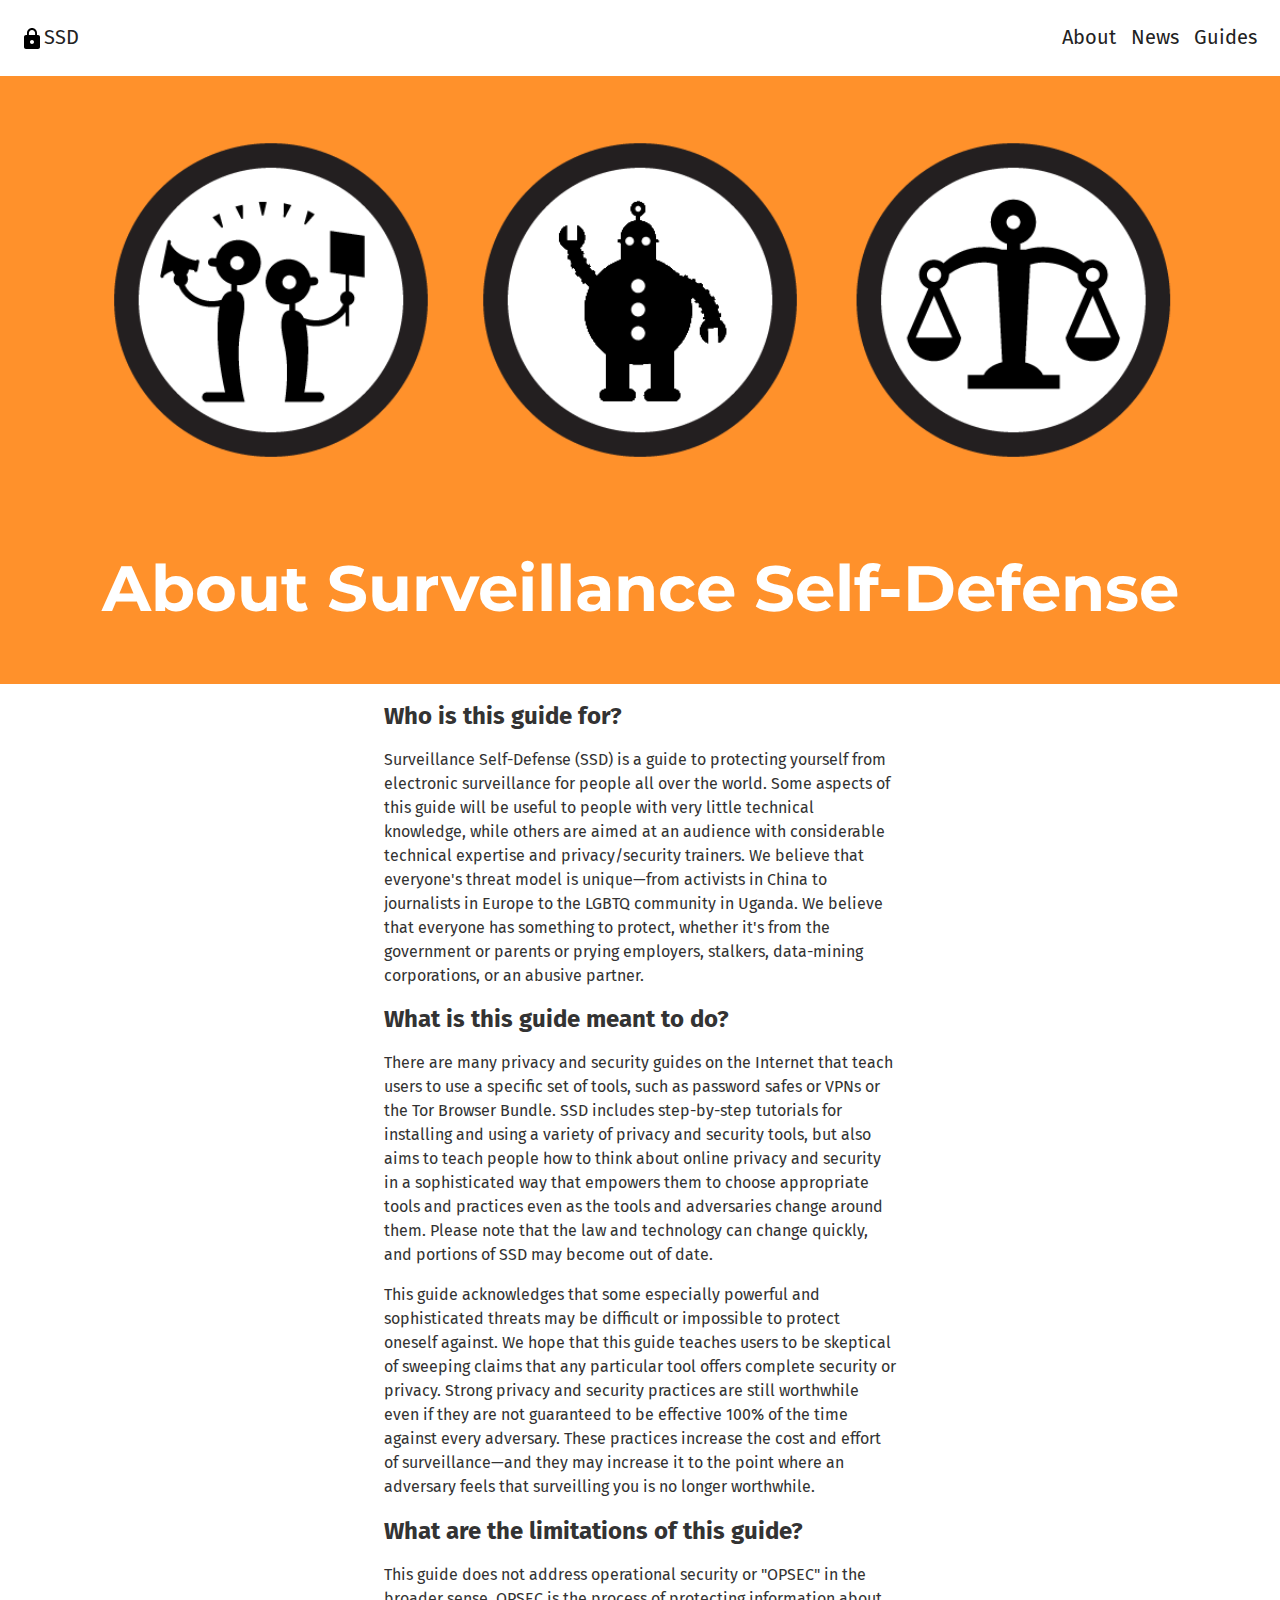
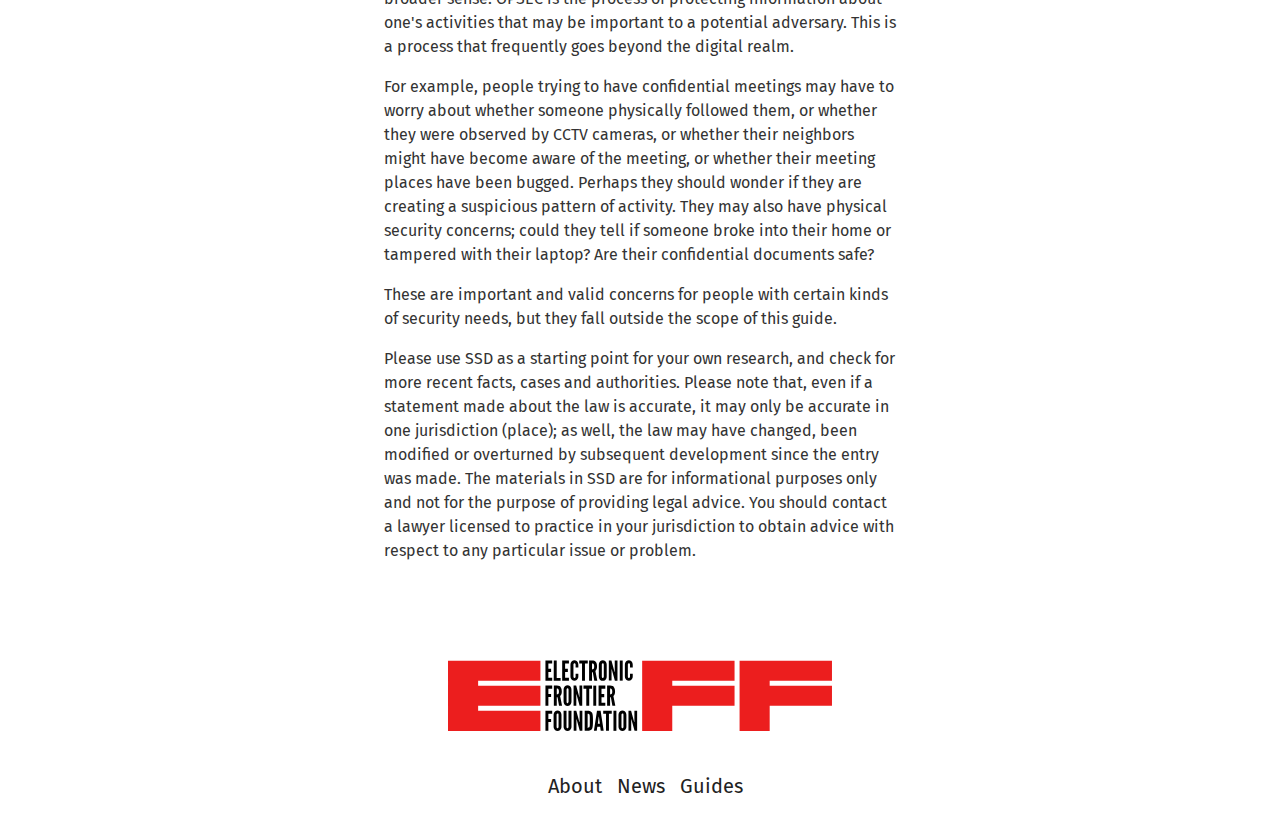
==== about.html @ 68c51fc9 "Initial commit, almost finished." ====
<!DOCTYPE html>
<html>
<head>

	<meta charset="utf-8">
	<meta http-equiv="X-UA-Compatible" content="IE=edge">
	<title>Surveillance Self-Defense: Guides</title>
	<meta name="description" content="An Electronic Frontier Foundation project of tips and tools for safer online communications.">
	
	<!-- Enable responsive layouts; tell browsers not to shrink pages to fit small screens -->
	<meta name="viewport" content="width=device-width, initial-scale=1">

	<!-- Load styles -->
	<!-- For production, combine all of the stylesheets -->
	<link rel="stylesheet" href="css/sitewide.css">
	
	<!-- Webfonts -->
	<link href="https://fonts.googleapis.com/css?family=Fira+Sans|Montserrat:700" rel="stylesheet">

</head>
<body class="homepage">
<!-- Change this classname for each page/type! -->

	<!-- Page content typically goes inside the container -->
	<div class="container">

		<div class="navbar">
			<div class="part1">
				<a href="index.html"><img src="img/lock.svg">SSD</img></a>
			</div>
			<div class="part2">
				<a class="navlinks" href="about.html">About</a>
				<a class="navlinks" href="index.html">News</a>
				<a class="navlinks" href="index.html#guides">Guides</a>
			</div>

		</div>

		<div class="pagetitleblock">
		</div>
		<div class="ptb2">
			<h1 class="pagetitle">About Surveillance Self-Defense</h1>
		</div>

		<div class="textblock">
			<h2>Who is this guide for?</h2>
			<p>Surveillance Self-Defense (SSD) is a guide to protecting yourself from electronic surveillance for people all over the world. Some aspects of this guide will be useful to people with very little technical knowledge, while others are aimed at an audience with considerable technical expertise and privacy/security trainers. We believe that everyone's threat model is unique—from activists in China to journalists in Europe to the LGBTQ community in Uganda. We believe that everyone has something to protect, whether it's from the government or parents or prying employers, stalkers, data-mining corporations, or an abusive partner.</p>
			<h2>What is this guide meant to do?</h2>
			<p>There are many privacy and security guides on the Internet that teach users to use a specific set of tools, such as password safes or VPNs or the Tor Browser Bundle. SSD includes step-by-step tutorials for installing and using a variety of privacy and security tools, but also aims to teach people how to think about online privacy and security in a sophisticated way that empowers them to choose appropriate tools and practices even as the tools and adversaries change around them. Please note that the law and technology can change quickly, and portions of SSD may become out of date.</p>
			<p>This guide acknowledges that some especially powerful and sophisticated threats may be difficult or impossible to protect oneself against. We hope that this guide teaches users to be skeptical of sweeping claims that any particular tool offers complete security or privacy. Strong privacy and security practices are still worthwhile even if they are not guaranteed to be effective 100% of the time against every adversary. These practices increase the cost and effort of surveillance—and they may increase it to the point where an adversary feels that surveilling you is no longer worthwhile.</p>
			<h2>What are the limitations of this guide?</h2>
			<p>This guide does not address operational security or "OPSEC" in the broader sense. OPSEC is the process of protecting information about one's activities that may be important to a potential adversary. This is a process that frequently goes beyond the digital realm.</p>
			<p>For example, people trying to have confidential meetings may have to worry about whether someone physically followed them, or whether they were observed by CCTV cameras, or whether their neighbors might have become aware of the meeting, or whether their meeting places have been bugged. Perhaps they should wonder if they are creating a suspicious pattern of activity. They may also have physical security concerns; could they tell if someone broke into their home or tampered with their laptop? Are their confidential documents safe?</p>
			<p>These are important and valid concerns for people with certain kinds of security needs, but they fall outside the scope of this guide.</p>
			<p>Please use SSD as a starting point for your own research, and check for more recent facts, cases and authorities. Please note that, even if a statement made about the law is accurate, it may only be accurate in one jurisdiction (place); as well, the law may have changed, been modified or overturned by subsequent development since the entry was made. The materials in SSD are for informational purposes only and not for the purpose of providing legal advice. You should contact a lawyer licensed to practice in your jurisdiction to obtain advice with respect to any particular issue or problem.</p>
		</div>

		<div class="footer">
			<p class="footerimg"><a href="https://eff.org"> <img class="footerimg" src="img/eff.svg" alt="EFF Logo"> </a></p>
			<div class="navbar">
					<a class="navlinks" href="about.html">About</a>
					<a class="navlinks" href="index.html">News</a>
					<a class="navlinks" href="index.html#guides">Guides</a>
				</div>
		</div>

	</div><!-- end container -->
	
</body>
</html>
---- css/sitewide.css ----
/* ------------------------------------------------------------ */
/* imports and utilities */

/* 3rd-party CSS files */
@import 'vendor/h5bp-head.css';
@import 'vendor/normalize.css';
@import 'vendor/h5bp-tail.css';

/* use a more intuitive box sizing model (http://is.gd/wNVjAo) */
* { -moz-box-sizing: border-box; -webkit-box-sizing: border-box; box-sizing: border-box; }

/* Scale down images and embedded videos so they don't overflow their parents */
img, object { max-width: 100%; }

/*	Development/layout aid. Remove the comments
	on this rule in order to draw boxes around DIVs
	and other elements used for layout. */
/* 
div, main, article, section, aside, hgroup, header, footer, address, nav {
	border: 1px solid rgba(255,0,0,0.15) !important;
	background: rgba(255,0,0,0.05) !important;		
}
*/


/* ------------------------------------------------------------ */
/* start project-specifc styles below this line */

body {
	font-family: "Fira Sans", "Helvetica Neue", Helvetica, Arial, sans-serif;
	font-size: 16px;
	line-height: 1.5em;
	color: #333;
}

a:link {
	color: #8e2bff;
	text-decoration: none;
}

a:visited {
	color: #8e2bff;
}

.navbar {
	background-color: white;
	min-height: 3em;
	padding-top: 1.25em;
	padding-bottom: 1.25em; 
	font-size: 1.25em;
}

.part1 {
	display: inline-block;
	width: 50%;
	padding-left: 1em;
}

.part2 {
	display: inline-block;
	text-align: right;
	width: 49%;
	padding-right: 0.75em;
}

.navlinks {
	padding-left: 0.5em;
}

.navbar a:link {
	color: #222;
	text-decoration: none;
}

.navbar a:visited {
	color: #222;
}

.navbar a:hover {
	color: #8e2bff;
}

.titlebox {
	text-align: center;
	padding-top: 2em;
	padding-bottom: 4em; 
}

.title {
	font-size: 6.5vw;
	font-family: "Montserrat", "Helvetica Neue", Helvetica, Arial, sans-serif;
}

.icon {
	height: 3.5vw;
	margin-right: 0.1em;
}

.block {
	background-color: #FF912B;
	min-height: 28em;
	width: 70%;
	float: left;
	display: grid;
	grid-template-columns: 1fr 1fr 1fr;
	margin-bottom: 3em;
	display: flex;
	align-items: center;
	justify-content: center;
}

.block a {
	color: white;
	font-size: 1.25em;
}

.block img {
	width: 70%;
}

.blocka {
	grid-column: 1/2;
	text-align: center;
}

.blockb {
	grid-column: 2/3;
	text-align: center;
}

.blockc {
	grid-column: 3/4;
	text-align: center; 	
}

.sideblock {
	background-color: #8e2bff;
	width: 30%;
	min-height: 28em;
	float: right;
	margin-bottom: 3em;
}

.sidetitle {
	font-size: 5em;
	text-align: center;
	line-height: 1em;
	color: white;
	margin-top: 1.8em;
}

.pagetitleblock {
	background-color: #FF912B;
	background-image: url(../img/about.png);
	min-height: 28em;
	background-size: cover;
	max-width: 100%;
	background-position: center;
}

.ptb2 {
	background-color: #FF912B;
	min-height: 10em;
	padding-top: 2em;
}

.pagetitle {
	color: white;
	font-size: 5vw;
	font-family: "Montserrat", "Helvetica Neue", Helvetica, Arial, sans-serif;
	line-height: 5vw;
	text-align: center;
	margin: 0;

}

.fronttext {
	margin-left: 10%;
	margin-right: 10%;
	font-size: 1.5em;
	line-height: 1.25em;
}

.popguides {
	display: grid;
	grid-template-columns: 1fr 1fr 1fr;
	justify-items: center;
}

.popguides a {
	color: white;
}

.poptitle {
	grid-column: 1/2;
	font-size: 2em;
}

.pop1 {
	background: #8e2bff;
	color: white;
	width: 10em;
	height: 6em;
	text-align: center;
	grid-column: 1/2;
	margin-bottom: 2em;
	padding-left: 1em;
	padding-right: 1em;
	display: flex;
	align-items: center;
	justify-self: right;
}

.pop2 {
	background: #8e2bff;
	color: white;
	width: 10em;
	height: 6em;
	text-align: center;
	grid-column: 2/3;
	padding-left: 1em;
	padding-right: 1em;
	display: flex;
	align-items: center;
}

.pop3 {
	background: #8e2bff;
	color: white;
	width: 10em;
	height: 6em;
	text-align: center;
	grid-column: 3/4;
	padding-left: 1em;
	padding-right: 1em;
	display: flex;
	align-items: center;
	justify-self: left;
}

.pop4 {
	background: #8e2bff;
	color: white;
	width: 10em;
	height: 6em;
	text-align: center;
	grid-column: 1/2;
	padding-left: 1em;
	padding-right: 1em;
	display: flex;
	align-items: center;
	justify-self: right;
}

.pop5 {
	background: #8e2bff;
	color: white;
	width: 10em;
	height: 6em;
	text-align: center;
	grid-column: 2/3;
	padding-left: 1em;
	padding-right: 1em;
	display: flex;
	align-items: center;
}

.pop6 {
	background: #8e2bff;
	color: white;
	width: 10em;
	height: 6em;
	text-align: center;
	grid-column: 3/4;
	padding-left: 1em;
	padding-right: 1em;
	display: flex;
	align-items: center;
	justify-self: left;
}

.guides {
	margin-top: 4em;
	display: grid;
	grid-template-columns: 0.5fr 1fr 0.25fr 1fr 0.25fr 1fr 0.25fr 1fr 0.5fr;
	background-color: #8e2bff;
	color: white;
}

.col1 {
	grid-column: 2/3;
}

.col2 {
	grid-column: 4/5;
}

.col3 {
	grid-column: 6/7;
}

.col4 {
	grid-column: 8/9;
}

.guides a {
	color: white;
}

.textblock {
	margin-right: 30vw;
	margin-left: 30vw;
}

.vid {
	display: flex;
	justify-content: center;
	margin-top: 1.5em;
}

.footer {
	background-color: white;
	min-height: 10em;
	text-align: center;
}

.footerimg {
	margin-top: 5em;
	margin-bottom: 1em;
}

.footer img {
	width: 30%;
}

.footer p {
	margin: 0;
}



/* ------------------------------------------------------------ */
/* media query containing styles for smaller screens */
@media (max-width: 720px) {

	.part1 {
		width: auto;
	}

	.part2 {
		width: auto;
		float: right;
	}

	.title {
		font-size: 2.5em;
		line-height: 1em;
		margin-left: 0.5em;
		margin-right: 0.5em;
		margin-top: 0em;
	}

	.sidetitle {
		font-size: 2em;
	}

	.icon {
		height: 0.5em;
	}

	.titlebox {
		padding: 0em;
	}

	.sidetitle {
		margin-top: 0em;
		margin-bottom: 0em;
	}

	.blockc p {
		margin-bottom: 0em;
	}

	.block {
		display: block;
		float: none;
		width: 100%;
		margin-bottom: 0em;
		padding-top: 1em;
		padding-bottom: 1em;
	}

	.sideblock {
		float: none;
		width: 100%;
		min-height: 3em;
		margin-bottom: 0em;
		padding-top: 1em;
		padding-bottom: 1em;
	}

	.block img {
		width: 30%;
	}

	.popguides {
		display: block;
		margin-left: 0em;
		margin-right: 0em;
	}

	.poptitle {
		text-align: center;
		line-height: 1.25em;
	}

	.pop1 {
		margin: auto;
		margin-bottom: 1em;
	}

	.pop2 {
		margin: auto;
		margin-bottom: 1em;
	}

	.pop3 {
		margin: auto;
		margin-bottom: 1em;
	}

	.pop4 {
		margin: auto;
		margin-bottom: 1em;
	}

	.pop5 {
		margin: auto;
		margin-bottom: 1em;
	}

	.pop6 {
		margin: auto;
		margin-bottom: 1em;
	}

	.guides {
		display: block;
		padding: 1em;
		margin-top: 2em;
	}

	.textblock {
		margin-left: 1em;
		margin-right: 1em;
	}

	.pagetitle {
		font-size: 1.5em;
		margin-left: 1em;
		margin-right: 1em;
		line-height: 1.25em;
	}

	.pagetitleblock {
		min-height: 10em;
	}

	.ptb2 {
		min-height: auto;
		padding-bottom: 2em;
	}

	.footer img {
		width: 70%;
		margin-top: 2em;	
	}

} /* end media query */
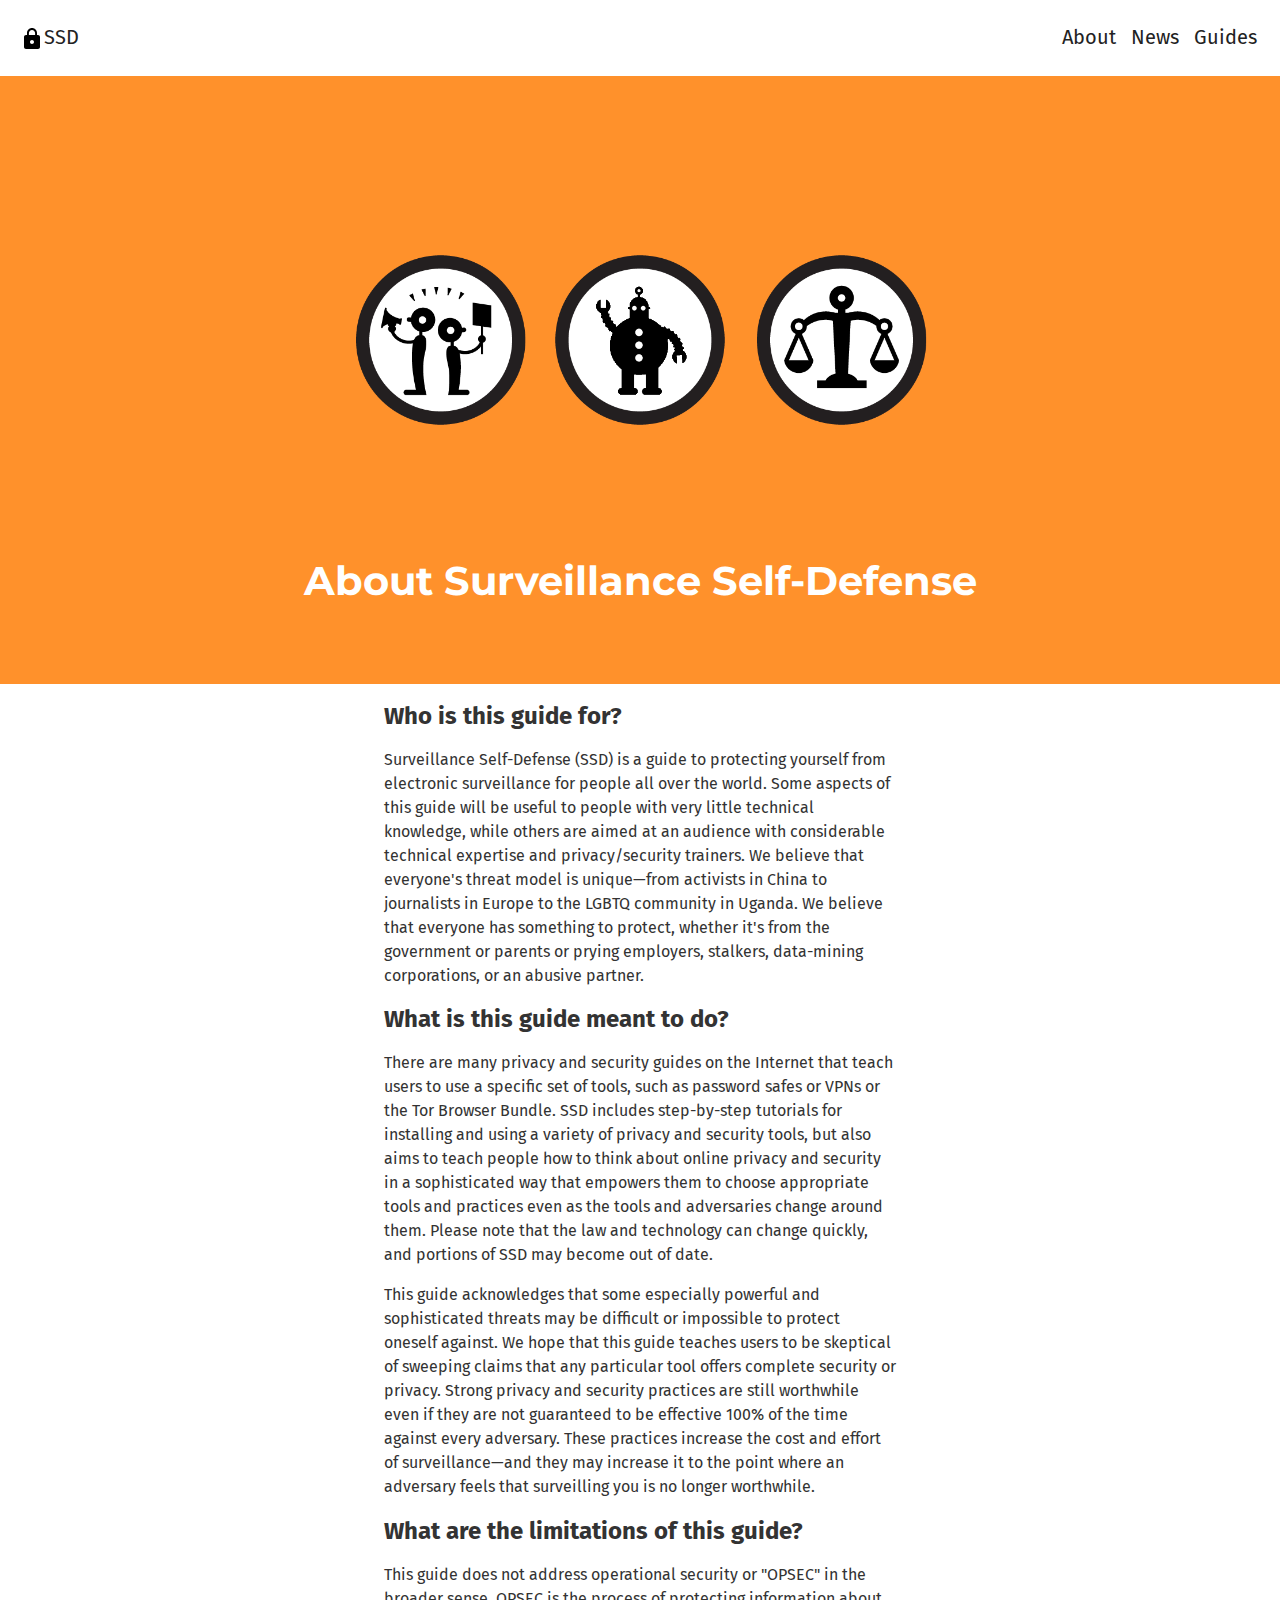
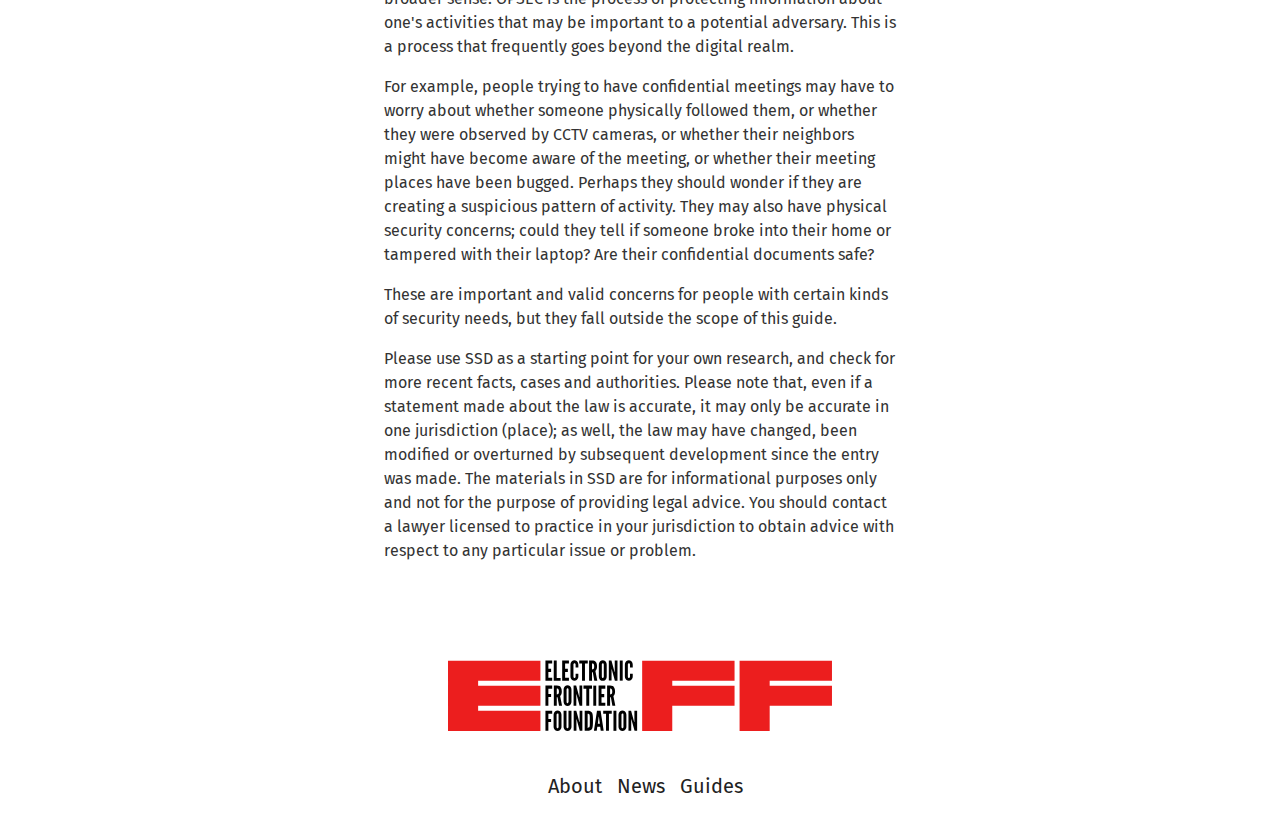
==== commit 87b4f125: "Finishing touches" ====
--- a/about.html
+++ b/about.html
@@ -37,6 +37,8 @@
 		</div>
 
 		<div class="pagetitleblock">
+			<div class="pagetitleimage"></div>
+			<img href="img/about.png"></img>
 		</div>
 		<div class="ptb2">
 			<h1 class="pagetitle">About Surveillance Self-Defense</h1>
--- a/css/sitewide.css
+++ b/css/sitewide.css
@@ -151,11 +151,23 @@
 
 .pagetitleblock {
 	background-color: #FF912B;
+	min-height: 28em;
+	max-width: 100%;
+	display: flex;
+	flex-direction: column;
+	justify-content: center;
+}
+
+.pagetitleimage {
+	background-color: #FF912B;
 	background-image: url(../img/about.png);
-	min-height: 28em;
-	background-size: cover;
-	max-width: 100%;
+	min-height: 15em;
 	background-position: center;
+	background-size: 90%;
+	margin-left: 20%;
+	margin-right: 20%;
+	margin-top: 5em;
+
 }
 
 .ptb2 {
@@ -166,18 +178,22 @@
 
 .pagetitle {
 	color: white;
-	font-size: 5vw;
+	font-size: 2.5em;
 	font-family: "Montserrat", "Helvetica Neue", Helvetica, Arial, sans-serif;
-	line-height: 5vw;
+	line-height: 1.25em;
 	text-align: center;
 	margin: 0;
-
+	padding-bottom: 1em;
 }
 
 .fronttext {
 	margin-left: 10%;
 	margin-right: 10%;
 	font-size: 1.5em;
+	line-height: 1.25em;
+}
+
+.subtitling {
 	line-height: 1.25em;
 }
 
@@ -466,9 +482,14 @@
 		min-height: 10em;
 	}
 
+	.pagetitleimage {
+		min-height: 12em;
+		margin: 0em;
+	}
+
 	.ptb2 {
 		min-height: auto;
-		padding-bottom: 2em;
+		padding: 0em;
 	}
 
 	.footer img {
